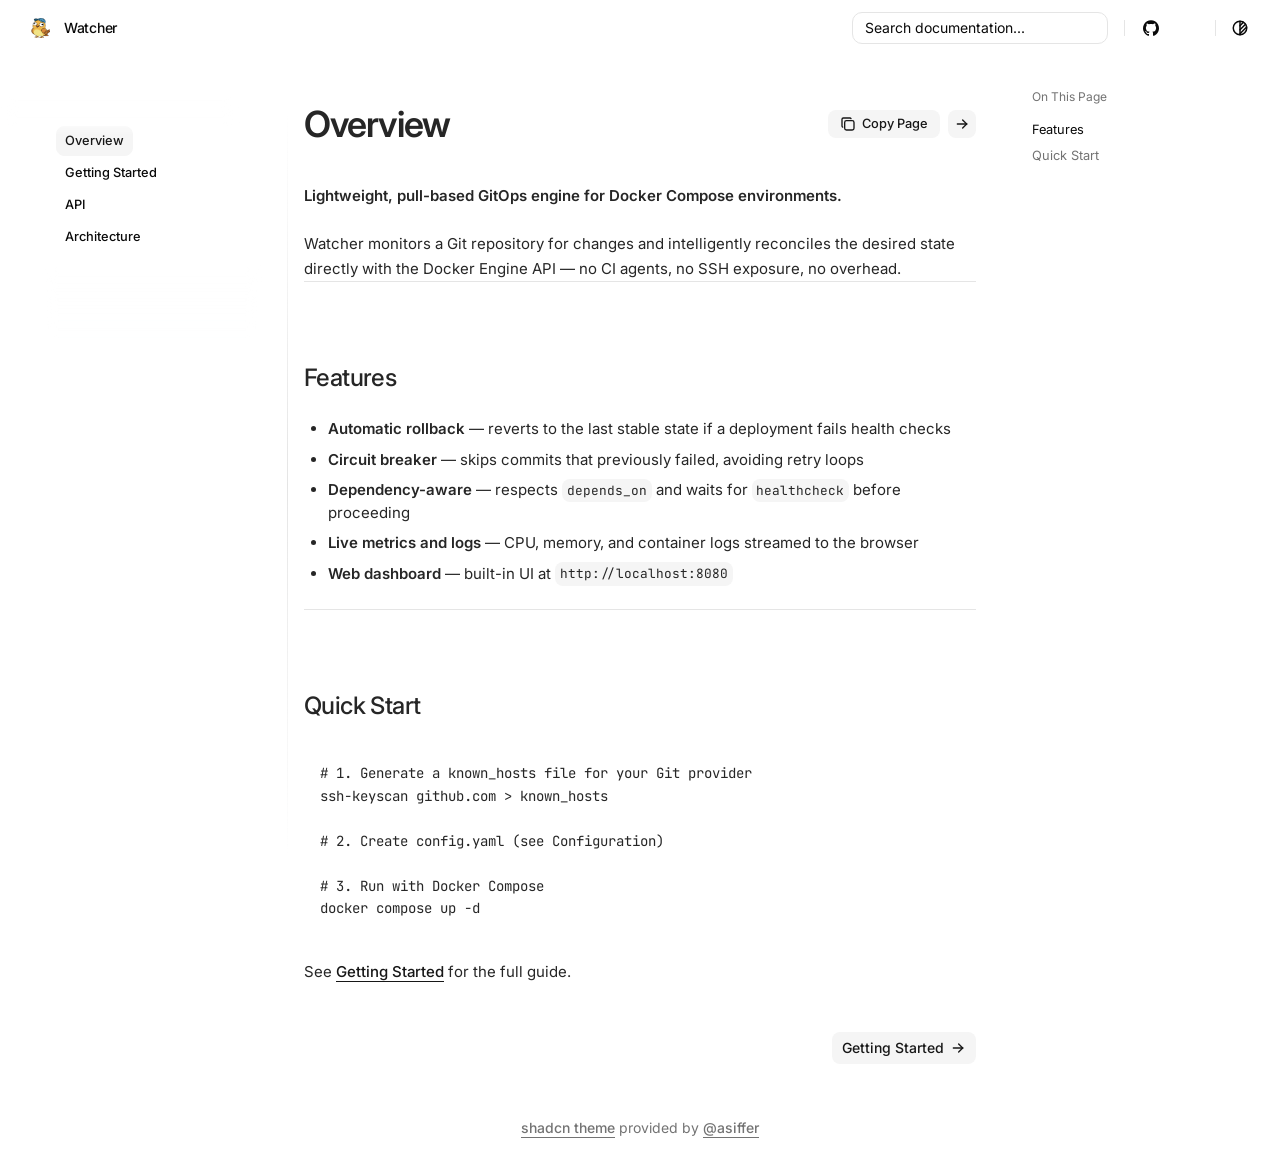
==== index.html @ 24e3c694 "Deployed fd1345d with MkDocs version: 1.6.1" ====
<!DOCTYPE html>
<html lang="en">

<head>
    <script>
        const base_url = "https://sithukyaw666.github.io/Watcher/"; /* for search plugin notably */
    </script>
    <script>
    const darkTheme = window.matchMedia("(prefers-color-scheme: dark)");
    darkTheme.onchange = (e) => {
        if (e.matches) {
            document.documentElement.classList.add("dark")
            localStorage.theme = 'dark';
        } else {
            document.documentElement.classList.remove("dark")
            localStorage.removeItem("theme")
        }
    };

    // On page load. Priotiry to lcaolStorage
    if (localStorage.theme === "dark") {
        document.documentElement.classList.add("dark")
    } else if (localStorage.theme === "light") {
        document.documentElement.classList.remove("dark")
    } else if (darkTheme.matches) {
        document.documentElement.classList.add("dark")
    } else {
        document.documentElement.classList.remove("dark")
    }

    // set the layout based on localStorage
    document.documentElement.classList.add(localStorage.getItem("html-layout") || "layout-fixed");
</script>


    <meta charset="UTF-8">
    <meta name="viewport" content="width=device-width, initial-scale=1">

    


<title>Overview</title>









<link rel="canonical" href="https://sithukyaw666.github.io/Watcher/">


<!-- Open Graph (Facebook, LinkedIn) -->

<meta property="og:title" content="Overview">





<meta property="og:url" content="https://sithukyaw666.github.io/Watcher/">






<!-- Twitter Card -->

<meta name="twitter:title" content="Overview">






<!-- JSON-LD Structured Data -->



    <link rel="icon" href="assets/watcher-logo.png">

    <link href="css/base.css" rel="stylesheet">
    <link href="css/geist.css" rel="stylesheet">

    
    <link href="stylesheets/theme.css" rel="stylesheet">

    

    <script src="js/callbacks.js"></script>

    

    

    

    
    <script>
    document.addEventListener("DOMContentLoaded", function () {
        document.querySelectorAll("a.headerlink").forEach(function (link) {
            link.addEventListener("click", function (e) {
                e.preventDefault();

                // Build the full URL with the anchor fragment
                const url = window.location.origin + window.location.pathname + this.getAttribute("href");

                navigator.clipboard.writeText(url).then(function () {
                    // Optional: brief visual feedback
                });
            });
        });
    });
</script>
    

</head>

<body
    class="text-foreground group/body overscroll-none font-sans antialiased [--footer-height:calc(var(--spacing)*14)] [--header-height:calc(var(--spacing)*14)] xl:[--footer-height:calc(var(--spacing)*24)] theme-default">
    <div id="inner-body" class="bg-background relative z-10 flex min-h-svh flex-col">
        <header class="bg-background sticky top-0 z-50 w-full" view-transition-name="header">
    <div class="container-wrapper 3xl:fixed:px-0 px-6">
        <div class="3xl:fixed:container flex h-(--header-height) items-center gap-2 **:data-[slot=separator]:!h-4">
            <button id="menu-button" data-slot="popover-trigger" onclick="onMobileMenuButtonClick(event)"
                class="group whitespace-nowrap rounded-md text-sm font-medium transition-all disabled:pointer-events-none disabled:opacity-50 [&amp;_svg]:pointer-events-none [&amp;_svg:not([class*='size-'])]:size-4 shrink-0 [&amp;_svg]:shrink-0 outline-none focus-visible:border-ring focus-visible:ring-ring/50 aria-invalid:ring-destructive/20 dark:aria-invalid:ring-destructive/40 aria-invalid:border-destructive hover:text-accent-foreground px-4 py-2 has-[&gt;svg]:px-3 extend-touch-target h-8 touch-manipulation items-center justify-start gap-2.5 !p-0 hover:bg-transparent focus-visible:bg-transparent focus-visible:ring-0 active:bg-transparent dark:hover:bg-transparent flex lg:hidden"
                type="button" aria-haspopup="dialog" aria-expanded="false" aria-controls="radix-«Rmplb»"
                data-state="closed">
                <div class="relative flex h-8 w-4 items-center justify-center">
                    <div class="relative size-4">
                        <!-- 16px x 16px -->
                        <svg xmlns="http://www.w3.org/2000/svg" viewBox="0 0 16 16" fill="none" stroke="currentColor"
                            stroke-width="2" stroke-linecap="round" stroke-linejoin="round">
                            <line x1="0" x2="16" y1="5" y2="5"
                                class="group-data-[state=open]:translate-y-[2.25px] group-data-[state=open]:-translate-x-[2.25px] group-data-[state=open]:rotate-45 transition-all duration-300 origin-center" />
                            <line x1="0" x2="16" y1="11" y2="11"
                                class="group-data-[state=open]:-translate-y-[2.25px] group-data-[state=open]:-translate-x-[2.25px] group-data-[state=open]:-rotate-45 transition-all duration-300 origin-center" />
                        </svg>
                    </div>

                    <span class="sr-only">Toggle Menu</span>
                </div>
                <span class="flex h-8 items-center text-lg leading-none font-medium">Menu</span>
            </button>
            <a data-slot="button"
                class="items-center justify-center gap-2 whitespace-nowrap rounded-md text-sm font-medium transition-all disabled:pointer-events-none disabled:opacity-50 [&_svg]:pointer-events-none [&_svg:not([class*='size-'])]:size-5 shrink-0 [&_svg]:shrink-0 outline-none focus-visible:border-ring focus-visible:ring-ring/50 focus-visible:ring-[3px] aria-invalid:ring-destructive/20 dark:aria-invalid:ring-destructive/40 aria-invalid:border-destructive hover:bg-accent hover:text-accent-foreground dark:hover:bg-accent/50 hidden h-8 lg:flex"
                href="https://sithukyaw666.github.io/Watcher/">
                <span class="size-8 flex flex-row justify-center items-center">
                    

<img class="size-5" src="assets/watcher-logo.png" alt="icon">


                </span>

                
                <h1 class="pr-2">Watcher</h1>
                
            </a>
            
            <nav class="items-center gap-0.5 hidden lg:flex">
    
</nav>
            
            <div class="ml-auto flex items-center gap-2 md:flex-1 md:justify-end">
                <div class="hidden w-full flex-1 md:flex md:w-auto md:flex-none">
                    <div class="hidden w-full flex-1 md:flex md:w-auto md:flex-none">
    <button onclick="onSearchBarClick(event)" data-slot="dialog-trigger" data-variant="outline" data-size="default" class="inline-flex shrink-0 items-center gap-2 text-sm whitespace-nowrap transition-all outline-none focus-visible:border-ring focus-visible:ring-[3px] focus-visible:ring-ring/50 disabled:pointer-events-none disabled:opacity-50 aria-invalid:border-destructive aria-invalid:ring-destructive/20 dark:aria-invalid:ring-destructive/40 [&amp;_svg]:pointer-events-none [&amp;_svg]:shrink-0 [&amp;_svg:not([class*='size-'])]:size-4 border bg-background hover:text-accent-foreground dark:border-input dark:hover:bg-input/50 px-4 py-2 has-[&gt;svg]:px-3 relative h-8 w-full justify-start rounded-lg pl-3 font-normal text-foreground shadow-none hover:bg-muted/50 sm:pr-12 md:w-48 lg:w-56 xl:w-64 dark:bg-card" type="button" aria-haspopup="dialog" aria-expanded="false" aria-controls="radix-_r_1_" data-state="closed">
        <span class="hidden lg:inline-flex">Search documentation...</span>
        <span class="inline-flex lg:hidden">Search...</span>
    </button>
</div>
<dialog id="search-dialog" onclick="onSearchDialogClick(event)"
    class="fixed top-1/2 left-1/2 -translate-x-1/2 -translate-y-1/2 bg-background rounded-lg shadow-lg border overflow-hidden p-0">
    <div class="w-lg gap-4">
        <div class="flex h-full w-full flex-col overflow-hidden rounded-md bg-popover text-popover-foreground">
            <div data-slot="command-input-wrapper" class="flex h-9 items-center gap-2 border-b px-3"><svg
                    xmlns="http://www.w3.org/2000/svg" width="24" height="24" viewBox="0 0 24 24" fill="none"
                    stroke="currentColor" stroke-width="2" stroke-linecap="round" stroke-linejoin="round"
                    class="lucide lucide-search size-4 shrink-0 opacity-50">
                    <circle cx="11" cy="11" r="8"></circle>
                    <path d="m21 21-4.3-4.3"></path>
                </svg>
                <input data-slot="command-input"
                    class="placeholder:text-muted-foreground flex h-10 w-full rounded-md bg-transparent py-3 text-sm outline-hidden disabled:cursor-not-allowed disabled:opacity-50"
                    placeholder="Search documentation..." cmdk-input="" autocomplete="off" autocorrect="off"
                    spellcheck="false" aria-autocomplete="list" role="combobox" aria-expanded="true"
                    aria-controls="radix-«r1t6»" aria-labelledby="radix-«r1t7»" id="radix-«r1t8»" type="text" value=""
                    aria-activedescendant="radix-«r1th»" oninput="onInputHandler(event)">
            </div>
        </div>
        <div id="mkdocs-search-results">
            <!-- search results go there -->
        </div>
    </div>
</dialog>
<script>
    document.removeEventListener("keydown", searchShortcutHandler);
    document.addEventListener("keydown", searchShortcutHandler);
</script>
                </div>
                
                <div data-orientation="vertical" role="none" data-slot="separator"
                    class="bg-border shrink-0 data-[orientation=horizontal]:h-px data-[orientation=horizontal]:w-full data-[orientation=vertical]:h-full data-[orientation=vertical]:w-px ml-2 hidden lg:block">
                </div>
                <a target="_blank" rel="noreferrer" data-slot="button"
                    class="inline-flex items-center justify-center whitespace-nowrap text-sm font-medium transition-all disabled:pointer-events-none disabled:opacity-50 [&amp;_svg]:pointer-events-none [&amp;_svg:not([class*='size-'])]:size-4 shrink-0 [&amp;_svg]:shrink-0 outline-none focus-visible:border-ring focus-visible:ring-ring/50 focus-visible:ring-[3px] aria-invalid:ring-destructive/20 dark:aria-invalid:ring-destructive/40 aria-invalid:border-destructive hover:bg-accent hover:text-accent-foreground dark:hover:bg-accent/50 rounded-md gap-1.5 px-3 has-[&gt;svg]:px-2.5 h-8 shadow-none"
                    href="https://github.com/Sithukyaw666/Watcher">
                    <svg viewBox="0 0 438.549 438.549">
                        <path fill="currentColor"
                            d="M409.132 114.573c-19.608-33.596-46.205-60.194-79.798-79.8-33.598-19.607-70.277-29.408-110.063-29.408-39.781 0-76.472 9.804-110.063 29.408-33.596 19.605-60.192 46.204-79.8 79.8C9.803 148.168 0 184.854 0 224.63c0 47.78 13.94 90.745 41.827 128.906 27.884 38.164 63.906 64.572 108.063 79.227 5.14.954 8.945.283 11.419-1.996 2.475-2.282 3.711-5.14 3.711-8.562 0-.571-.049-5.708-.144-15.417a2549.81 2549.81 0 01-.144-25.406l-6.567 1.136c-4.187.767-9.469 1.092-15.846 1-6.374-.089-12.991-.757-19.842-1.999-6.854-1.231-13.229-4.086-19.13-8.559-5.898-4.473-10.085-10.328-12.56-17.556l-2.855-6.57c-1.903-4.374-4.899-9.233-8.992-14.559-4.093-5.331-8.232-8.945-12.419-10.848l-1.999-1.431c-1.332-.951-2.568-2.098-3.711-3.429-1.142-1.331-1.997-2.663-2.568-3.997-.572-1.335-.098-2.43 1.427-3.289 1.525-.859 4.281-1.276 8.28-1.276l5.708.853c3.807.763 8.516 3.042 14.133 6.851 5.614 3.806 10.229 8.754 13.846 14.842 4.38 7.806 9.657 13.754 15.846 17.847 6.184 4.093 12.419 6.136 18.699 6.136 6.28 0 11.704-.476 16.274-1.423 4.565-.952 8.848-2.383 12.847-4.285 1.713-12.758 6.377-22.559 13.988-29.41-10.848-1.14-20.601-2.857-29.264-5.14-8.658-2.286-17.605-5.996-26.835-11.14-9.235-5.137-16.896-11.516-22.985-19.126-6.09-7.614-11.088-17.61-14.987-29.979-3.901-12.374-5.852-26.648-5.852-42.826 0-23.035 7.52-42.637 22.557-58.817-7.044-17.318-6.379-36.732 1.997-58.24 5.52-1.715 13.706-.428 24.554 3.853 10.85 4.283 18.794 7.952 23.84 10.994 5.046 3.041 9.089 5.618 12.135 7.708 17.705-4.947 35.976-7.421 54.818-7.421s37.117 2.474 54.823 7.421l10.849-6.849c7.419-4.57 16.18-8.758 26.262-12.565 10.088-3.805 17.802-4.853 23.134-3.138 8.562 21.509 9.325 40.922 2.279 58.24 15.036 16.18 22.559 35.787 22.559 58.817 0 16.178-1.958 30.497-5.853 42.966-3.9 12.471-8.941 22.457-15.125 29.979-6.191 7.521-13.901 13.85-23.131 18.986-9.232 5.14-18.182 8.85-26.84 11.136-8.662 2.286-18.415 4.004-29.263 5.146 9.894 8.562 14.842 22.077 14.842 40.539v60.237c0 3.422 1.19 6.279 3.572 8.562 2.379 2.279 6.136 2.95 11.276 1.995 44.163-14.653 80.185-41.062 108.068-79.226 27.88-38.161 41.825-81.126 41.825-128.906-.01-39.771-9.818-76.454-29.414-110.049z">
                        </path>
                    </svg>
                    
                    <span id="stargazers" class="text-muted-foreground w-8 text-xs tabular-nums" onload="test()">
                    </span>
                    
                </a>
                
                <div data-orientation="vertical" role="none" data-slot="separator"
                    class="bg-border shrink-0 data-[orientation=horizontal]:h-px data-[orientation=horizontal]:w-full data-[orientation=vertical]:h-full data-[orientation=vertical]:w-px 3xl:flex hidden">
                </div>
                <button data-slot="button"
                    class="items-center justify-center gap-2 whitespace-nowrap rounded-md text-sm font-medium transition-all disabled:pointer-events-none disabled:opacity-50 [&amp;_svg]:pointer-events-none [&amp;_svg:not([class*='size-'])]:size-4 shrink-0 [&amp;_svg]:shrink-0 outline-none focus-visible:border-ring focus-visible:ring-ring/50 focus-visible:ring-[3px] aria-invalid:ring-destructive/20 dark:aria-invalid:ring-destructive/40 aria-invalid:border-destructive hover:bg-accent hover:text-accent-foreground dark:hover:bg-accent/50 size-8 3xl:flex hidden"
                    title="Toggle layout" onclick="toggleLayout(event)">
                    <span class="sr-only">Toggle layout</span>
                    <svg xmlns="http://www.w3.org/2000/svg" width="24" height="24" viewBox="0 0 24 24" fill="none"
                        stroke="currentColor" stroke-width="2" stroke-linecap="round" stroke-linejoin="round"
                        class="lucide lucide-gallery-horizontal">
                        <path d="M2 3v18"></path>
                        <rect width="12" height="18" x="6" y="3" rx="2"></rect>
                        <path d="M22 3v18"></path>
                    </svg>
                </button>
                <div data-orientation="vertical" role="none" data-slot="separator"
                    class="bg-border shrink-0 data-[orientation=horizontal]:h-px data-[orientation=horizontal]:w-full data-[orientation=vertical]:h-full data-[orientation=vertical]:w-px">
                </div>
                <button data-slot="button"
                    class="inline-flex items-center justify-center gap-2 whitespace-nowrap rounded-md text-sm font-medium transition-all disabled:pointer-events-none disabled:opacity-50 [&amp;_svg]:pointer-events-none [&amp;_svg:not([class*='size-'])]:size-4 shrink-0 [&amp;_svg]:shrink-0 outline-none focus-visible:border-ring focus-visible:ring-ring/50 focus-visible:ring-[3px] aria-invalid:ring-destructive/20 dark:aria-invalid:ring-destructive/40 aria-invalid:border-destructive hover:bg-accent hover:text-accent-foreground dark:hover:bg-accent/50 group/toggle extend-touch-target size-8"
                    title="Toggle theme" onclick="onThemeSwitch(event)">
                    <svg xmlns="http://www.w3.org/2000/svg" width="24" height="24" viewBox="0 0 24 24" fill="none"
                        stroke="currentColor" stroke-width="2" stroke-linecap="round" stroke-linejoin="round"
                        class="size-4.5">
                        <path stroke="none" d="M0 0h24v24H0z" fill="none"></path>
                        <path d="M12 12m-9 0a9 9 0 1 0 18 0a9 9 0 1 0 -18 0"></path>
                        <path d="M12 3l0 18"></path>
                        <path d="M12 9l4.65 -4.65"></path>
                        <path d="M12 14.3l7.37 -7.37"></path>
                        <path d="M12 19.6l8.85 -8.85"></path>
                    </svg>
                    <span class="sr-only">Toggle theme</span>
                </button>
            </div>
        </div>
    </div>
</header>
        <main class="flex flex-1 flex-col">
            <div class="container-wrapper flex flex-1 flex-col px-2">
                <div data-slot="sidebar-wrapper"
                    style="--sidebar-width:calc(var(--spacing) * 72);--sidebar-width-icon:3rem;"
                    class="group/sidebar-wrapper has-data-[variant=inset]:bg-sidebar flex w-full 3xl:fixed:container 3xl:fixed:px-3 min-h-min flex-1 items-start px-0 [--sidebar-width:220px] [--top-spacing:0] lg:grid lg:grid-cols-[var(--sidebar-width)_minmax(0,1fr)] lg:[--sidebar-width:240px] lg:[--top-spacing:calc(var(--spacing)*4)]">
                    <div data-slot="sidebar"
                        class="w-(--sidebar-width) flex-col text-sidebar-foreground sticky top-[calc(var(--header-height)+0.6rem)] z-30 hidden h-[calc(100svh-10rem)] overscroll-none bg-transparent [--sidebar-menu-width:--spacing(56)] lg:flex">
                        <div class="h-9"></div>
                        <div
                            class="absolute top-8 z-10 h-8 w-(--sidebar-menu-width) shrink-0 bg-gradient-to-b from-background via-background/80 to-background/50 blur-xs">
                        </div>
                        <div
                            class="absolute top-12 right-2 bottom-0 hidden h-full w-px bg-gradient-to-b from-transparent via-border to-transparent lg:flex">
                        </div>
                        <div data-slot="sidebar-content" data-sidebar="content" view-transition-name="sidebar"
                            class="flex min-h-0 flex-1 flex-col gap-2 overflow-auto group-data-[collapsible=icon]:overflow-hidden mx-auto no-scrollbar w-(--sidebar-menu-width) overflow-x-hidden px-2">
                            














<div data-slot="sidebar-group" data-sidebar="group" class="relative flex w-full min-w-0 flex-col p-2 pt-6">
    <div data-slot="sidebar-group-content" data-sidebar="group-content" class="w-full text-sm">
        <ul data-slot="sidebar-menu" data-sidebar="menu" class="flex w-full min-w-0 flex-col gap-0.5">
            
            
            <li data-slot="sidebar-menu-item" data-sidebar="menu-item" class="group/menu-item relative">
    <a data-slot="sidebar-menu-button" data-active="true" data-sidebar="menu-button"
        data-size="default" href="/Watcher/"
        class="hpeer/menu-button flex items-center gap-2 rounded-md p-2 text-left ring-sidebar-ring outline-hidden transition-[width,height,padding] group-has-data-[sidebar=menu-action]/menu-item:pr-8 group-data-[collapsible=icon]:size-8! group-data-[collapsible=icon]:p-2! focus-visible:ring-2 active:bg-sidebar-accent active:text-sidebar-accent-foreground disabled:pointer-events-none disabled:opacity-50 aria-disabled:pointer-events-none aria-disabled:opacity-50 data-[active=true]:font-medium data-[active=true]:text-sidebar-accent-foreground data-[state=open]:hover:bg-sidebar-accent data-[state=open]:hover:text-sidebar-accent-foreground [&>span:last-child]:truncate [&>svg]:size-4 [&>svg]:shrink-0 hover:bg-sidebar-accent hover:text-sidebar-accent-foreground relative h-[30px] w-fit overflow-visible border border-transparent text-[0.8rem] font-medium after:absolute after:inset-x-0 after:-inset-y-1 after:z-0 after:rounded-md data-[active=true]:border-accent data-[active=true]:bg-accent 3xl:fixed:w-full 3xl:fixed:max-w-48">

        
        Overview
        

        

        

        
    </a>
</li>
            
            
            
            <li data-slot="sidebar-menu-item" data-sidebar="menu-item" class="group/menu-item relative">
    <a data-slot="sidebar-menu-button" data-active="false" data-sidebar="menu-button"
        data-size="default" href="/Watcher/getting-started/"
        class="hpeer/menu-button flex items-center gap-2 rounded-md p-2 text-left ring-sidebar-ring outline-hidden transition-[width,height,padding] group-has-data-[sidebar=menu-action]/menu-item:pr-8 group-data-[collapsible=icon]:size-8! group-data-[collapsible=icon]:p-2! focus-visible:ring-2 active:bg-sidebar-accent active:text-sidebar-accent-foreground disabled:pointer-events-none disabled:opacity-50 aria-disabled:pointer-events-none aria-disabled:opacity-50 data-[active=true]:font-medium data-[active=true]:text-sidebar-accent-foreground data-[state=open]:hover:bg-sidebar-accent data-[state=open]:hover:text-sidebar-accent-foreground [&>span:last-child]:truncate [&>svg]:size-4 [&>svg]:shrink-0 hover:bg-sidebar-accent hover:text-sidebar-accent-foreground relative h-[30px] w-fit overflow-visible border border-transparent text-[0.8rem] font-medium after:absolute after:inset-x-0 after:-inset-y-1 after:z-0 after:rounded-md data-[active=true]:border-accent data-[active=true]:bg-accent 3xl:fixed:w-full 3xl:fixed:max-w-48">

        
        Getting Started
        

        

        

        
    </a>
</li>
            
            
            
            <li data-slot="sidebar-menu-item" data-sidebar="menu-item" class="group/menu-item relative">
    <a data-slot="sidebar-menu-button" data-active="false" data-sidebar="menu-button"
        data-size="default" href="/Watcher/api/"
        class="hpeer/menu-button flex items-center gap-2 rounded-md p-2 text-left ring-sidebar-ring outline-hidden transition-[width,height,padding] group-has-data-[sidebar=menu-action]/menu-item:pr-8 group-data-[collapsible=icon]:size-8! group-data-[collapsible=icon]:p-2! focus-visible:ring-2 active:bg-sidebar-accent active:text-sidebar-accent-foreground disabled:pointer-events-none disabled:opacity-50 aria-disabled:pointer-events-none aria-disabled:opacity-50 data-[active=true]:font-medium data-[active=true]:text-sidebar-accent-foreground data-[state=open]:hover:bg-sidebar-accent data-[state=open]:hover:text-sidebar-accent-foreground [&>span:last-child]:truncate [&>svg]:size-4 [&>svg]:shrink-0 hover:bg-sidebar-accent hover:text-sidebar-accent-foreground relative h-[30px] w-fit overflow-visible border border-transparent text-[0.8rem] font-medium after:absolute after:inset-x-0 after:-inset-y-1 after:z-0 after:rounded-md data-[active=true]:border-accent data-[active=true]:bg-accent 3xl:fixed:w-full 3xl:fixed:max-w-48">

        
        API
        

        

        

        
    </a>
</li>
            
            
            
            <li data-slot="sidebar-menu-item" data-sidebar="menu-item" class="group/menu-item relative">
    <a data-slot="sidebar-menu-button" data-active="false" data-sidebar="menu-button"
        data-size="default" href="/Watcher/architecture/"
        class="hpeer/menu-button flex items-center gap-2 rounded-md p-2 text-left ring-sidebar-ring outline-hidden transition-[width,height,padding] group-has-data-[sidebar=menu-action]/menu-item:pr-8 group-data-[collapsible=icon]:size-8! group-data-[collapsible=icon]:p-2! focus-visible:ring-2 active:bg-sidebar-accent active:text-sidebar-accent-foreground disabled:pointer-events-none disabled:opacity-50 aria-disabled:pointer-events-none aria-disabled:opacity-50 data-[active=true]:font-medium data-[active=true]:text-sidebar-accent-foreground data-[state=open]:hover:bg-sidebar-accent data-[state=open]:hover:text-sidebar-accent-foreground [&>span:last-child]:truncate [&>svg]:size-4 [&>svg]:shrink-0 hover:bg-sidebar-accent hover:text-sidebar-accent-foreground relative h-[30px] w-fit overflow-visible border border-transparent text-[0.8rem] font-medium after:absolute after:inset-x-0 after:-inset-y-1 after:z-0 after:rounded-md data-[active=true]:border-accent data-[active=true]:bg-accent 3xl:fixed:w-full 3xl:fixed:max-w-48">

        
        Architecture
        

        

        

        
    </a>
</li>
            
            
        </ul>
    </div>
</div>






<div class="sticky -bottom-1 z-10 h-16 shrink-0 bg-gradient-to-t from-background via-background/80 to-background/50 blur-xs"></div>
                        </div>
                    </div>
                    <div class="h-full w-full">
                        <div data-slot="docs" class="flex items-stretch text-[1.05rem] sm:text-[15px] xl:w-full">
                            <div class="flex min-w-0 flex-1 flex-col">
                                <div class="h-(--top-spacing) shrink-0"></div>
                                <article class="w-full" view-transition-name="page">
  <div class="flex flex-col gap-2">
    <div class="flex flex-col gap-2">
      <div id="page-header" class="flex items-start justify-between">
        <h1 class="scroll-m-20 text-4xl font-semibold tracking-tight sm:text-3xl xl:text-4xl">
          Overview
        </h1>

        <div class="flex items-center gap-2 pt-1.5">
          
<button onclick="fetch(`https://sithukyaw666.github.io/Watcher/index.md`).then((r) => r.blob()).then((blob) => navigator.clipboard.write([new ClipboardItem({ 'text/plain': blob })]))" 
        data-slot="button" 
        class="cursor-pointer inline-flex items-center justify-center whitespace-nowrap text-sm font-medium transition-all disabled:pointer-events-none disabled:opacity-50 [&_svg]:pointer-events-none [&_svg:not([class*='size-'])]:size-4 shrink-0 [&_svg]:shrink-0 outline-none focus-visible:border-ring focus-visible:ring-ring/50 focus-visible:ring-[3px] aria-invalid:ring-destructive/20 dark:aria-invalid:ring-destructive/40 aria-invalid:border-destructive bg-secondary text-secondary-foreground hover:bg-secondary/80 rounded-md gap-1.5 px-3 has-[&>svg]:px-2.5 h-8 shadow-none md:h-7 md:text-[0.8rem]">
<svg xmlns="http://www.w3.org/2000/svg" width="24" height="24" viewBox="0 0 24 24" fill="none" stroke="currentColor" stroke-width="2" stroke-linecap="round" stroke-linejoin="round" class="tabler-icon tabler-icon-copy ">
    <path d="M7 7m0 2.667a2.667 2.667 0 0 1 2.667 -2.667h8.666a2.667 2.667 0 0 1 2.667 2.667v8.666a2.667 2.667 0 0 1 -2.667 2.667h-8.666a2.667 2.667 0 0 1 -2.667 -2.667z"></path><path d="M4.012 16.737a2.005 2.005 0 0 1 -1.012 -1.737v-10c0 -1.1 .9 -2 2 -2h10c.75 0 1.158 .385 1.5 1"></path>
</svg>
<span class="max-md:hidden">Copy Page</span>
</button>
          
          
          <a data-slot="button" id="next-button"
            class="inline-flex items-center justify-center gap-2 whitespace-nowrap rounded-md text-sm font-medium transition-all disabled:pointer-events-none disabled:opacity-50 [&amp;_svg]:pointer-events-none [&amp;_svg:not([class*='size-'])]:size-4 shrink-0 [&amp;_svg]:shrink-0 outline-none focus-visible:border-ring focus-visible:ring-ring/50 focus-visible:ring-[3px] aria-invalid:ring-destructive/20 dark:aria-invalid:ring-destructive/40 aria-invalid:border-destructive bg-secondary text-secondary-foreground hover:bg-secondary/80 extend-touch-target size-8 shadow-none md:size-7"
            href="/Watcher/getting-started/">
            <span class="sr-only">Next</span>
            <svg xmlns="http://www.w3.org/2000/svg" width="24" height="24" viewBox="0 0 24 24" fill="none"
              stroke="currentColor" stroke-width="2" stroke-linecap="round" stroke-linejoin="round"
              class="tabler-icon tabler-icon-arrow-right">
              <path d="M5 12l14 0"></path>
              <path d="M13 18l6 -6"></path>
              <path d="M13 6l6 6"></path>
            </svg>
          </a>
          
        </div>
      </div>
      
    </div>
    <div class="flex justify-end items-center">
       
    </div>
  </div>
  <div class="typography w-full flex-1 *:data-[slot=alert]:first:mt-0">
    <p><strong>Lightweight, pull-based GitOps engine for Docker Compose environments.</strong></p>
<p>Watcher monitors a Git repository for changes and intelligently reconciles the desired state directly with the Docker Engine API — no CI agents, no SSH exposure, no overhead.</p>
<hr />
<h2 id="features">Features<a class="headerlink" href="#features" title="Permanent link">&para;</a></h2>
<ul>
<li><strong>Automatic rollback</strong> — reverts to the last stable state if a deployment fails health checks</li>
<li><strong>Circuit breaker</strong> — skips commits that previously failed, avoiding retry loops</li>
<li><strong>Dependency-aware</strong> — respects <code>depends_on</code> and waits for <code>healthcheck</code> before proceeding</li>
<li><strong>Live metrics and logs</strong> — CPU, memory, and container logs streamed to the browser</li>
<li><strong>Web dashboard</strong> — built-in UI at <code>http://localhost:8080</code></li>
</ul>
<hr />
<h2 id="quick-start">Quick Start<a class="headerlink" href="#quick-start" title="Permanent link">&para;</a></h2>
<pre class="highlight"><code class="language-bash"># 1. Generate a known_hosts file for your Git provider
ssh-keyscan github.com &gt; known_hosts

# 2. Create config.yaml (see Configuration)

# 3. Run with Docker Compose
docker compose up -d</code></pre>
<p>See <a href="getting-started/">Getting Started</a> for the full guide.</p>
  </div>
  
  <script>
    document.querySelectorAll('article h2, article h3').forEach((header) => {
      toc.observer.observe(header);
    });
  </script>
</article>
                                <div class="mx-auto flex flex-wrap h-16 w-full max-w-2xl items-center gap-2 px-4 md:px-0">
    
    
    <a data-slot="button"
        class="inline-flex items-center justify-center whitespace-nowrap text-sm font-medium transition-all disabled:pointer-events-none disabled:opacity-50 [&amp;_svg]:pointer-events-none [&amp;_svg:not([class*='size-'])]:size-4 shrink-0 [&amp;_svg]:shrink-0 outline-none focus-visible:border-ring focus-visible:ring-ring/50 focus-visible:ring-[3px] aria-invalid:ring-destructive/20 dark:aria-invalid:ring-destructive/40 aria-invalid:border-destructive bg-secondary text-secondary-foreground hover:bg-secondary/80 h-8 rounded-md gap-1.5 px-3 has-[&gt;svg]:px-2.5 ml-auto shadow-none"
        href="/Watcher/getting-started/">
        <span class="max-[500px]:hidden">Getting Started</span>
        <svg xmlns="http://www.w3.org/2000/svg" width="24" height="24" viewBox="0 0 24 24" fill="none"
            stroke="currentColor" stroke-width="2" stroke-linecap="round" stroke-linejoin="round"
            class="tabler-icon tabler-icon-arrow-right ">
            <path d="M5 12l14 0"></path>
            <path d="M13 18l6 -6"></path>
            <path d="M13 6l6 6"></path>
        </svg>
    </a>
    
</div>
                                <dialog id="bottom-sidebar" onclick="onBottomSidebarDialogClick(event)" class="bg-transparent"
    style="position: fixed; left: 0px; top: 0px; transform: translate(0px, 58px); min-width: max-content; --radix-popper-transform-origin: 0% 0px; will-change: transform; z-index: 50; --radix-popper-available-width: 504px; --radix-popper-available-height: 857px; --radix-popper-anchor-width: 72.94999694824219px; --radix-popper-anchor-height: 32px;">
    <div data-side="bottom" data-align="start" data-state="open" role="dialog" data-slot="popover-content"
        class="text-popover-foreground data-[state=open]:animate-in data-[state=closed]:animate-out data-[state=closed]:fade-out-0 data-[state=open]:fade-in-0 data-[state=closed]:zoom-out-95 data-[state=open]:zoom-in-95 data-[side=bottom]:slide-in-from-top-2 data-[side=left]:slide-in-from-right-2 data-[side=right]:slide-in-from-left-2 data-[side=top]:slide-in-from-bottom-2 z-50 origin-(--radix-popover-content-transform-origin) border outline-hidden bg-background/90 no-scrollbar h-(--radix-popper-available-height) w-(--radix-popper-available-width) overflow-y-auto rounded-none border-none p-0 shadow-none backdrop-blur duration-100"
        style="--radix-popover-content-transform-origin: var(--radix-popper-transform-origin); --radix-popover-content-available-width: var(--radix-popper-available-width); --radix-popover-content-available-height: var(--radix-popper-available-height); --radix-popover-trigger-width: var(--radix-popper-anchor-width); --radix-popover-trigger-height: var(--radix-popper-anchor-height);"
        tabindex="-1">
        <div class="flex flex-col gap-12 overflow-auto px-6 py-6">
            
            
            

            
            <div class="flex flex-col gap-4">
                <div class="text-muted-foreground text-sm font-medium">Menu</div>
                <div class="flex flex-col gap-3">
                    
                    <a class="text-2xl font-medium" href=".">
                        
                        Overview
                        
                    </a>
                    
                    <a class="text-2xl font-medium" href="getting-started/">
                        
                        Getting Started
                        
                    </a>
                    
                    <a class="text-2xl font-medium" href="api/">
                        
                        API
                        
                    </a>
                    
                    <a class="text-2xl font-medium" href="architecture/">
                        
                        Architecture
                        
                    </a>
                    
                </div>
            </div>
            

            
            

        </div>
    </div>
</dialog>
                            </div>
                            <div
                                class="sticky top-[calc(var(--header-height)+1px)] ml-auto hidden h-[calc(100svh-var(--header-height)-var(--footer-height))] w-72 flex-col gap-4 overflow-hidden overscroll-none pb-8 xl:flex">
                                <div class="h-(--top-spacing) shrink-0"></div>
                                <div id="toc" view-transition-name="toc" class="no-scrollbar overflow-y-auto px-8">
    <div class="flex flex-col gap-2 p-4 pt-0 text-sm">
        <p class="text-muted-foreground bg-background sticky top-0 h-6 text-xs">On This Page</p>
        
        
        
        
        <a href="#features"
            class="text-muted-foreground hover:text-foreground data-[active=true]:text-foreground text-[0.8rem] no-underline transition-colors data-[depth=3]:pl-4 data-[depth=4]:pl-6"
            data-active="false" data-depth="2" onClick="deferSetActiveTocLink('#features');">
            Features
        </a>
        

        
        <a href="#quick-start"
            class="text-muted-foreground hover:text-foreground data-[active=true]:text-foreground text-[0.8rem] no-underline transition-colors data-[depth=3]:pl-4 data-[depth=4]:pl-6"
            data-active="false" data-depth="2" onClick="deferSetActiveTocLink('#quick-start');">
            Quick Start
        </a>
        

        
        
        
        

    </div>
    <div class="h-12"></div>

</div>
                            </div>
                        </div>
                    </div>
                </div>
            </div>
        </main>
        <footer view-transition-name="footer"
    class="group-has-[.section-soft]/body:bg-surface/40 3xl:fixed:bg-transparent dark:bg-transparent">
    <div class="container-wrapper px-4 xl:px-6">
        <div class="flex h-(--footer-height) items-center justify-between">
            <div class="text-muted-foreground w-full text-center text-xs leading-loose sm:text-sm">
                
                <a href="https://github.com/asiffer/mkdocs-shadcn">shadcn theme</a> provided by
                <a href="https://github.com/asiffer">@asiffer</a>
            </div>
        </div>
    </div>
</footer>
    </div>
     

<script src="search/main.js"></script>


    

    <script src="js/copy-button.js"></script>
    <script>updatePygmentsStylesheet();</script>
    
    <script>fetchStargazers("https://github.com/Sithukyaw666/Watcher");</script>
    
    
    
    <script type="speculationrules">
{
  "prerender": [
    {
      "where": {
          "selector_matches": ["#next-button", "#previous-button"]
      }
    }
  ]
}
</script>
</body>

</html>
---- css/geist.css ----
@font-face {
  font-family: "Geist";
  src: url("../fonts/Geist.woff2") format("woff2");
  font-weight: 100 900;
  font-display: swap;
}

@font-face {
  font-family: "Geist Mono";
  src: url("../fonts/GeistMono.woff2") format("woff2");
  font-weight: 100 900;
  font-display: swap;
}

@font-face {
  font-family: "Inter";
  font-style: normal;
  src: url("../fonts/Inter.woff2") format("woff2");
  font-weight: 100 900;
  font-display: swap;
}

@font-face {
  font-family: "Inter";
  font-style: italic;
  src: url("../fonts/Inter-Italic.woff2") format("woff2");
  font-weight: 100 900;
  font-display: swap;
}
---- stylesheets/theme.css ----
@import url("https://fonts.googleapis.com/css2?family=Inter:wght@400;500;600;700&family=JetBrains+Mono:wght@400;500&display=swap");

:root {
  --font-sans: "Inter", ui-sans-serif, system-ui, sans-serif;
  --font-mono: "JetBrains Mono", ui-monospace, monospace;
}

body { font-family: var(--font-sans); }
pre, code { font-family: var(--font-mono); }
h1, h2, h3, h4 { letter-spacing: -0.02em; }
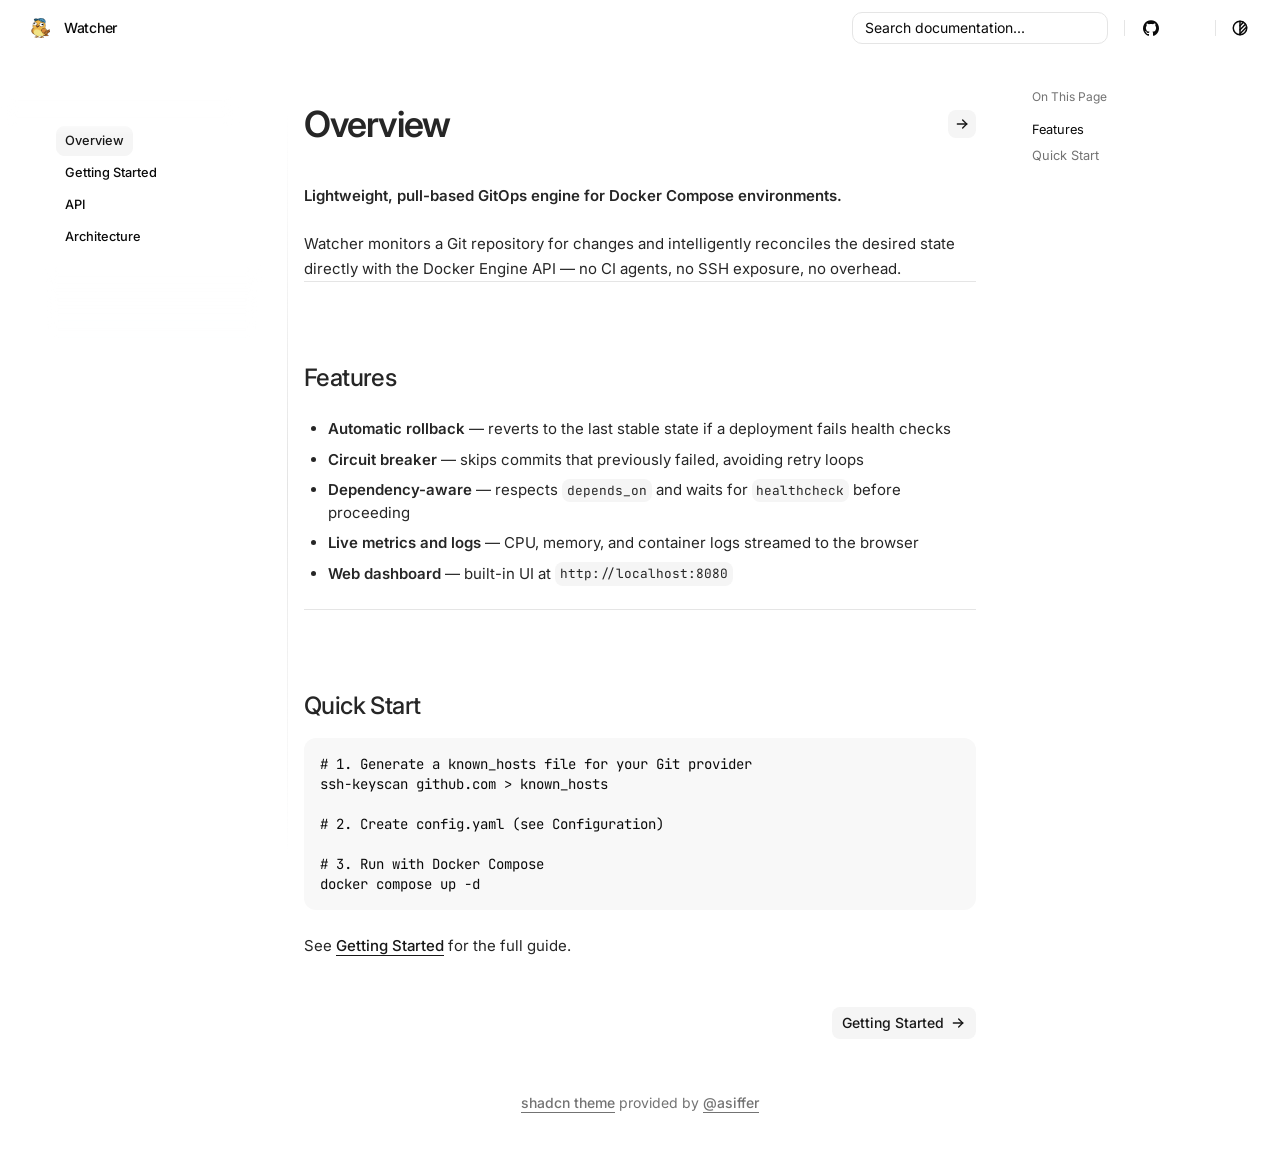
==== commit 0ba3c236: "Deployed 6ce02b7 with MkDocs version: 1.6.1" ====
--- a/index.html
+++ b/index.html
@@ -3,7 +3,7 @@
 
 <head>
     <script>
-        const base_url = "https://sithukyaw666.github.io/Watcher/"; /* for search plugin notably */
+        const base_url = "https://watcher.sithukyaw.me/"; /* for search plugin notably */
     </script>
     <script>
     const darkTheme = window.matchMedia("(prefers-color-scheme: dark)");
@@ -49,7 +49,7 @@
 
 
 
-<link rel="canonical" href="https://sithukyaw666.github.io/Watcher/">
+<link rel="canonical" href="https://watcher.sithukyaw.me/">
 
 
 <!-- Open Graph (Facebook, LinkedIn) -->
@@ -60,7 +60,7 @@
 
 
 
-<meta property="og:url" content="https://sithukyaw666.github.io/Watcher/">
+<meta property="og:url" content="https://watcher.sithukyaw.me/">
 
 
 
@@ -84,6 +84,16 @@
 
     <link href="css/base.css" rel="stylesheet">
     <link href="css/geist.css" rel="stylesheet">
+
+    
+    
+
+<link id="pygments-light" rel="stylesheet"
+    href="css/pygments/shadcn-light.css">
+<link id="pygments-dark" rel="stylesheet"
+    href="css/pygments/github-dark.css"
+    media="(prefers-color-scheme: dark)">
+
 
     
     <link href="stylesheets/theme.css" rel="stylesheet">
@@ -147,7 +157,7 @@
             </button>
             <a data-slot="button"
                 class="items-center justify-center gap-2 whitespace-nowrap rounded-md text-sm font-medium transition-all disabled:pointer-events-none disabled:opacity-50 [&_svg]:pointer-events-none [&_svg:not([class*='size-'])]:size-5 shrink-0 [&_svg]:shrink-0 outline-none focus-visible:border-ring focus-visible:ring-ring/50 focus-visible:ring-[3px] aria-invalid:ring-destructive/20 dark:aria-invalid:ring-destructive/40 aria-invalid:border-destructive hover:bg-accent hover:text-accent-foreground dark:hover:bg-accent/50 hidden h-8 lg:flex"
-                href="https://sithukyaw666.github.io/Watcher/">
+                href="https://watcher.sithukyaw.me/">
                 <span class="size-8 flex flex-row justify-center items-center">
                     
 
@@ -295,7 +305,7 @@
             
             <li data-slot="sidebar-menu-item" data-sidebar="menu-item" class="group/menu-item relative">
     <a data-slot="sidebar-menu-button" data-active="true" data-sidebar="menu-button"
-        data-size="default" href="/Watcher/"
+        data-size="default" href="/"
         class="hpeer/menu-button flex items-center gap-2 rounded-md p-2 text-left ring-sidebar-ring outline-hidden transition-[width,height,padding] group-has-data-[sidebar=menu-action]/menu-item:pr-8 group-data-[collapsible=icon]:size-8! group-data-[collapsible=icon]:p-2! focus-visible:ring-2 active:bg-sidebar-accent active:text-sidebar-accent-foreground disabled:pointer-events-none disabled:opacity-50 aria-disabled:pointer-events-none aria-disabled:opacity-50 data-[active=true]:font-medium data-[active=true]:text-sidebar-accent-foreground data-[state=open]:hover:bg-sidebar-accent data-[state=open]:hover:text-sidebar-accent-foreground [&>span:last-child]:truncate [&>svg]:size-4 [&>svg]:shrink-0 hover:bg-sidebar-accent hover:text-sidebar-accent-foreground relative h-[30px] w-fit overflow-visible border border-transparent text-[0.8rem] font-medium after:absolute after:inset-x-0 after:-inset-y-1 after:z-0 after:rounded-md data-[active=true]:border-accent data-[active=true]:bg-accent 3xl:fixed:w-full 3xl:fixed:max-w-48">
 
         
@@ -314,7 +324,7 @@
             
             <li data-slot="sidebar-menu-item" data-sidebar="menu-item" class="group/menu-item relative">
     <a data-slot="sidebar-menu-button" data-active="false" data-sidebar="menu-button"
-        data-size="default" href="/Watcher/getting-started/"
+        data-size="default" href="/getting-started/"
         class="hpeer/menu-button flex items-center gap-2 rounded-md p-2 text-left ring-sidebar-ring outline-hidden transition-[width,height,padding] group-has-data-[sidebar=menu-action]/menu-item:pr-8 group-data-[collapsible=icon]:size-8! group-data-[collapsible=icon]:p-2! focus-visible:ring-2 active:bg-sidebar-accent active:text-sidebar-accent-foreground disabled:pointer-events-none disabled:opacity-50 aria-disabled:pointer-events-none aria-disabled:opacity-50 data-[active=true]:font-medium data-[active=true]:text-sidebar-accent-foreground data-[state=open]:hover:bg-sidebar-accent data-[state=open]:hover:text-sidebar-accent-foreground [&>span:last-child]:truncate [&>svg]:size-4 [&>svg]:shrink-0 hover:bg-sidebar-accent hover:text-sidebar-accent-foreground relative h-[30px] w-fit overflow-visible border border-transparent text-[0.8rem] font-medium after:absolute after:inset-x-0 after:-inset-y-1 after:z-0 after:rounded-md data-[active=true]:border-accent data-[active=true]:bg-accent 3xl:fixed:w-full 3xl:fixed:max-w-48">
 
         
@@ -333,7 +343,7 @@
             
             <li data-slot="sidebar-menu-item" data-sidebar="menu-item" class="group/menu-item relative">
     <a data-slot="sidebar-menu-button" data-active="false" data-sidebar="menu-button"
-        data-size="default" href="/Watcher/api/"
+        data-size="default" href="/api/"
         class="hpeer/menu-button flex items-center gap-2 rounded-md p-2 text-left ring-sidebar-ring outline-hidden transition-[width,height,padding] group-has-data-[sidebar=menu-action]/menu-item:pr-8 group-data-[collapsible=icon]:size-8! group-data-[collapsible=icon]:p-2! focus-visible:ring-2 active:bg-sidebar-accent active:text-sidebar-accent-foreground disabled:pointer-events-none disabled:opacity-50 aria-disabled:pointer-events-none aria-disabled:opacity-50 data-[active=true]:font-medium data-[active=true]:text-sidebar-accent-foreground data-[state=open]:hover:bg-sidebar-accent data-[state=open]:hover:text-sidebar-accent-foreground [&>span:last-child]:truncate [&>svg]:size-4 [&>svg]:shrink-0 hover:bg-sidebar-accent hover:text-sidebar-accent-foreground relative h-[30px] w-fit overflow-visible border border-transparent text-[0.8rem] font-medium after:absolute after:inset-x-0 after:-inset-y-1 after:z-0 after:rounded-md data-[active=true]:border-accent data-[active=true]:bg-accent 3xl:fixed:w-full 3xl:fixed:max-w-48">
 
         
@@ -352,7 +362,7 @@
             
             <li data-slot="sidebar-menu-item" data-sidebar="menu-item" class="group/menu-item relative">
     <a data-slot="sidebar-menu-button" data-active="false" data-sidebar="menu-button"
-        data-size="default" href="/Watcher/architecture/"
+        data-size="default" href="/architecture/"
         class="hpeer/menu-button flex items-center gap-2 rounded-md p-2 text-left ring-sidebar-ring outline-hidden transition-[width,height,padding] group-has-data-[sidebar=menu-action]/menu-item:pr-8 group-data-[collapsible=icon]:size-8! group-data-[collapsible=icon]:p-2! focus-visible:ring-2 active:bg-sidebar-accent active:text-sidebar-accent-foreground disabled:pointer-events-none disabled:opacity-50 aria-disabled:pointer-events-none aria-disabled:opacity-50 data-[active=true]:font-medium data-[active=true]:text-sidebar-accent-foreground data-[state=open]:hover:bg-sidebar-accent data-[state=open]:hover:text-sidebar-accent-foreground [&>span:last-child]:truncate [&>svg]:size-4 [&>svg]:shrink-0 hover:bg-sidebar-accent hover:text-sidebar-accent-foreground relative h-[30px] w-fit overflow-visible border border-transparent text-[0.8rem] font-medium after:absolute after:inset-x-0 after:-inset-y-1 after:z-0 after:rounded-md data-[active=true]:border-accent data-[active=true]:bg-accent 3xl:fixed:w-full 3xl:fixed:max-w-48">
 
         
@@ -394,7 +404,7 @@
 
         <div class="flex items-center gap-2 pt-1.5">
           
-<button onclick="fetch(`https://sithukyaw666.github.io/Watcher/index.md`).then((r) => r.blob()).then((blob) => navigator.clipboard.write([new ClipboardItem({ 'text/plain': blob })]))" 
+<button onclick="fetch(`https://watcher.sithukyaw.me/index.md`).then((r) => r.blob()).then((blob) => navigator.clipboard.write([new ClipboardItem({ 'text/plain': blob })]))" 
         data-slot="button" 
         class="cursor-pointer inline-flex items-center justify-center whitespace-nowrap text-sm font-medium transition-all disabled:pointer-events-none disabled:opacity-50 [&_svg]:pointer-events-none [&_svg:not([class*='size-'])]:size-4 shrink-0 [&_svg]:shrink-0 outline-none focus-visible:border-ring focus-visible:ring-ring/50 focus-visible:ring-[3px] aria-invalid:ring-destructive/20 dark:aria-invalid:ring-destructive/40 aria-invalid:border-destructive bg-secondary text-secondary-foreground hover:bg-secondary/80 rounded-md gap-1.5 px-3 has-[&>svg]:px-2.5 h-8 shadow-none md:h-7 md:text-[0.8rem]">
 <svg xmlns="http://www.w3.org/2000/svg" width="24" height="24" viewBox="0 0 24 24" fill="none" stroke="currentColor" stroke-width="2" stroke-linecap="round" stroke-linejoin="round" class="tabler-icon tabler-icon-copy ">
@@ -406,7 +416,7 @@
           
           <a data-slot="button" id="next-button"
             class="inline-flex items-center justify-center gap-2 whitespace-nowrap rounded-md text-sm font-medium transition-all disabled:pointer-events-none disabled:opacity-50 [&amp;_svg]:pointer-events-none [&amp;_svg:not([class*='size-'])]:size-4 shrink-0 [&amp;_svg]:shrink-0 outline-none focus-visible:border-ring focus-visible:ring-ring/50 focus-visible:ring-[3px] aria-invalid:ring-destructive/20 dark:aria-invalid:ring-destructive/40 aria-invalid:border-destructive bg-secondary text-secondary-foreground hover:bg-secondary/80 extend-touch-target size-8 shadow-none md:size-7"
-            href="/Watcher/getting-started/">
+            href="/getting-started/">
             <span class="sr-only">Next</span>
             <svg xmlns="http://www.w3.org/2000/svg" width="24" height="24" viewBox="0 0 24 24" fill="none"
               stroke="currentColor" stroke-width="2" stroke-linecap="round" stroke-linejoin="round"
@@ -439,7 +449,7 @@
 </ul>
 <hr />
 <h2 id="quick-start">Quick Start<a class="headerlink" href="#quick-start" title="Permanent link">&para;</a></h2>
-<pre class="highlight"><code class="language-bash"># 1. Generate a known_hosts file for your Git provider
+<pre class="codehilite"><code class="language-bash"># 1. Generate a known_hosts file for your Git provider
 ssh-keyscan github.com &gt; known_hosts
 
 # 2. Create config.yaml (see Configuration)
@@ -460,7 +470,7 @@
     
     <a data-slot="button"
         class="inline-flex items-center justify-center whitespace-nowrap text-sm font-medium transition-all disabled:pointer-events-none disabled:opacity-50 [&amp;_svg]:pointer-events-none [&amp;_svg:not([class*='size-'])]:size-4 shrink-0 [&amp;_svg]:shrink-0 outline-none focus-visible:border-ring focus-visible:ring-ring/50 focus-visible:ring-[3px] aria-invalid:ring-destructive/20 dark:aria-invalid:ring-destructive/40 aria-invalid:border-destructive bg-secondary text-secondary-foreground hover:bg-secondary/80 h-8 rounded-md gap-1.5 px-3 has-[&gt;svg]:px-2.5 ml-auto shadow-none"
-        href="/Watcher/getting-started/">
+        href="/getting-started/">
         <span class="max-[500px]:hidden">Getting Started</span>
         <svg xmlns="http://www.w3.org/2000/svg" width="24" height="24" viewBox="0 0 24 24" fill="none"
             stroke="currentColor" stroke-width="2" stroke-linecap="round" stroke-linejoin="round"
--- a/css/pygments/shadcn-light.css
+++ b/css/pygments/shadcn-light.css
@@ -0,0 +1,244 @@
+pre {
+  line-height: 125%;
+}
+td.linenos .normal {
+  color: inherit;
+  background-color: transparent;
+  padding-left: 5px;
+  padding-right: 5px;
+}
+span.linenos {
+  color: inherit;
+  background-color: transparent;
+  padding-left: 5px;
+  padding-right: 5px;
+}
+td.linenos .special {
+  color: #000000;
+  background-color: #ffffc0;
+  padding-left: 5px;
+  padding-right: 5px;
+}
+span.linenos.special {
+  color: #000000;
+  background-color: #ffffc0;
+  padding-left: 5px;
+  padding-right: 5px;
+}
+.codehilite .hll {
+  background-color: var(--color-code-highlight);
+}
+.codehilite {
+  background: var(--color-code);
+  color: var(--color-code-foreground);
+}
+.codehilite .c {
+  color: #6e7781;
+} /* Comment */
+.codehilite .err {
+  color: #cf222e;
+} /* Error */
+.codehilite .k {
+  color: #cf222e;
+} /* Keyword */
+.codehilite .l {
+  color: #953800;
+} /* Literal */
+.codehilite .n {
+  color: #8250df;
+} /* Name */
+.codehilite .o {
+  color: #116329;
+} /* Operator */
+.codehilite .p {
+  color: #24292f;
+} /* Punctuation */
+.codehilite .ch {
+  color: #6e7781;
+} /* Comment.Hashbang */
+.codehilite .cm {
+  color: #6e7781;
+} /* Comment.Multiline */
+.codehilite .cp {
+  color: #6e7781;
+} /* Comment.Preproc */
+.codehilite .cpf {
+  color: #6e7781;
+} /* Comment.PreprocFile */
+.codehilite .c1 {
+  color: #6e7781;
+} /* Comment.Single */
+.codehilite .cs {
+  color: #6e7781;
+} /* Comment.Special */
+.codehilite .gd {
+  color: #0550ae;
+} /* Generic.Deleted */
+.codehilite .ge {
+  font-style: italic;
+} /* Generic.Emph */
+.codehilite .gr {
+  color: #cf222e;
+} /* Generic.Error */
+.codehilite .gh {
+  color: #0550ae;
+} /* Generic.Heading */
+.codehilite .gs {
+  font-weight: bold;
+} /* Generic.Strong */
+.codehilite .gu {
+  color: #0550ae;
+} /* Generic.Subheading */
+.codehilite .kc {
+  color: #0550ae;
+} /* Keyword.Constant */
+.codehilite .kd {
+  color: #cf222e;
+} /* Keyword.Declaration */
+.codehilite .kn {
+  color: #cf222e;
+} /* Keyword.Namespace */
+.codehilite .kp {
+  color: #cf222e;
+} /* Keyword.Pseudo */
+.codehilite .kr {
+  color: #cf222e;
+} /* Keyword.Reserved */
+.codehilite .kt {
+  color: #cf222e;
+} /* Keyword.Type */
+.codehilite .ld {
+  color: #953800;
+} /* Literal.Date */
+.codehilite .m {
+  color: #953800;
+} /* Literal.Number */
+.codehilite .s {
+  color: #0a3069;
+} /* Literal.String */
+.codehilite .na {
+  color: #0550ae;
+} /* Name.Attribute */
+.codehilite .nb {
+  color: #953800;
+} /* Name.Builtin */
+.codehilite .nc {
+  color: #0550ae;
+} /* Name.Class */
+.codehilite .no {
+  color: #0550ae;
+} /* Name.Constant */
+.codehilite .nd {
+  color: #0550ae;
+} /* Name.Decorator */
+.codehilite .ni {
+  color: #116329;
+} /* Name.Entity */
+.codehilite .ne {
+  color: #8250df;
+} /* Name.Exception */
+.codehilite .nf {
+  color: #0550ae;
+} /* Name.Function */
+.codehilite .nl {
+  color: #953800;
+} /* Name.Label */
+.codehilite .nn {
+  color: #24292f;
+} /* Name.Namespace */
+.codehilite .nx {
+  color: #1f2328;
+} /* Name.Other */
+.codehilite .py {
+  color: #0550ae;
+} /* Name.Property */
+.codehilite .nt {
+  color: #116329;
+} /* Name.Tag */
+.codehilite .nv {
+  color: #953800;
+} /* Name.Variable */
+.codehilite .ow {
+  color: #8250df;
+} /* Operator.Word */
+.codehilite .pm {
+  color: #24292f;
+} /* Punctuation.Marker */
+.codehilite .w {
+  color: #24292f;
+} /* Text.Whitespace */
+.codehilite .mb {
+  color: #953800;
+} /* Literal.Number.Bin */
+.codehilite .mf {
+  color: #0550ae;
+} /* Literal.Number.Float */
+.codehilite .mh {
+  color: #953800;
+} /* Literal.Number.Hex */
+.codehilite .mi {
+  color: #0550ae;
+} /* Literal.Number.Integer */
+.codehilite .mo {
+  color: #953800;
+} /* Literal.Number.Oct */
+.codehilite .sa {
+  color: #0550ae;
+} /* Literal.String.Affix */
+.codehilite .sb {
+  color: #0550ae;
+} /* Literal.String.Backtick */
+.codehilite .sc {
+  color: #0550ae;
+} /* Literal.String.Char */
+.codehilite .dl {
+  color: #0550ae;
+} /* Literal.String.Delimiter */
+.codehilite .sd {
+  color: #0550ae;
+} /* Literal.String.Doc */
+.codehilite .s2 {
+  color: #0550ae;
+} /* Literal.String.Double */
+.codehilite .se {
+  color: #0550ae;
+} /* Literal.String.Escape */
+.codehilite .sh {
+  color: #0550ae;
+} /* Literal.String.Heredoc */
+.codehilite .si {
+  color: #0550ae;
+} /* Literal.String.Interpol */
+.codehilite .sx {
+  color: #0550ae;
+} /* Literal.String.Other */
+.codehilite .sr {
+  color: #0550ae;
+} /* Literal.String.Regex */
+.codehilite .s1 {
+  color: #0550ae;
+} /* Literal.String.Single */
+.codehilite .ss {
+  color: #0550ae;
+} /* Literal.String.Symbol */
+.codehilite .bp {
+  color: #953800;
+} /* Name.Builtin.Pseudo */
+.codehilite .fm {
+  color: #0550ae;
+} /* Name.Function.Magic */
+.codehilite .vc {
+  color: #953800;
+} /* Name.Variable.Class */
+.codehilite .vg {
+  color: #953800;
+} /* Name.Variable.Global */
+.codehilite .vi {
+  color: #953800;
+} /* Name.Variable.Instance */
+.codehilite .vm {
+  color: #953800;
+} /* Name.Variable.Magic */
+.codehilite .il {
+  color: #953800;
+} /* Literal.Number.Integer.Long */
--- a/css/pygments/github-dark.css
+++ b/css/pygments/github-dark.css
@@ -0,0 +1,86 @@
+pre { line-height: 125%; }
+td.linenos .normal { color: #6e7681; background-color: #0d1117; padding-left: 5px; padding-right: 5px; }
+span.linenos { color: #6e7681; background-color: #0d1117; padding-left: 5px; padding-right: 5px; }
+td.linenos .special { color: #e6edf3; background-color: #6e7681; padding-left: 5px; padding-right: 5px; }
+span.linenos.special { color: #e6edf3; background-color: #6e7681; padding-left: 5px; padding-right: 5px; }
+.codehilite .hll { background-color: #6e7681 }
+.codehilite { background: #0d1117; color: #E6EDF3 }
+.codehilite .c { color: #8B949E; font-style: italic } /* Comment */
+.codehilite .err { color: #F85149 } /* Error */
+.codehilite .esc { color: #E6EDF3 } /* Escape */
+.codehilite .g { color: #E6EDF3 } /* Generic */
+.codehilite .k { color: #FF7B72 } /* Keyword */
+.codehilite .l { color: #A5D6FF } /* Literal */
+.codehilite .n { color: #E6EDF3 } /* Name */
+.codehilite .o { color: #FF7B72; font-weight: bold } /* Operator */
+.codehilite .x { color: #E6EDF3 } /* Other */
+.codehilite .p { color: #E6EDF3 } /* Punctuation */
+.codehilite .ch { color: #8B949E; font-style: italic } /* Comment.Hashbang */
+.codehilite .cm { color: #8B949E; font-style: italic } /* Comment.Multiline */
+.codehilite .cp { color: #8B949E; font-weight: bold; font-style: italic } /* Comment.Preproc */
+.codehilite .cpf { color: #8B949E; font-style: italic } /* Comment.PreprocFile */
+.codehilite .c1 { color: #8B949E; font-style: italic } /* Comment.Single */
+.codehilite .cs { color: #8B949E; font-weight: bold; font-style: italic } /* Comment.Special */
+.codehilite .gd { color: #FFA198; background-color: #490202 } /* Generic.Deleted */
+.codehilite .ge { color: #E6EDF3; font-style: italic } /* Generic.Emph */
+.codehilite .ges { color: #E6EDF3; font-weight: bold; font-style: italic } /* Generic.EmphStrong */
+.codehilite .gr { color: #FFA198 } /* Generic.Error */
+.codehilite .gh { color: #79C0FF; font-weight: bold } /* Generic.Heading */
+.codehilite .gi { color: #56D364; background-color: #0F5323 } /* Generic.Inserted */
+.codehilite .go { color: #8B949E } /* Generic.Output */
+.codehilite .gp { color: #8B949E } /* Generic.Prompt */
+.codehilite .gs { color: #E6EDF3; font-weight: bold } /* Generic.Strong */
+.codehilite .gu { color: #79C0FF } /* Generic.Subheading */
+.codehilite .gt { color: #FF7B72 } /* Generic.Traceback */
+.codehilite .g-Underline { color: #E6EDF3; text-decoration: underline } /* Generic.Underline */
+.codehilite .kc { color: #79C0FF } /* Keyword.Constant */
+.codehilite .kd { color: #FF7B72 } /* Keyword.Declaration */
+.codehilite .kn { color: #FF7B72 } /* Keyword.Namespace */
+.codehilite .kp { color: #79C0FF } /* Keyword.Pseudo */
+.codehilite .kr { color: #FF7B72 } /* Keyword.Reserved */
+.codehilite .kt { color: #FF7B72 } /* Keyword.Type */
+.codehilite .ld { color: #79C0FF } /* Literal.Date */
+.codehilite .m { color: #A5D6FF } /* Literal.Number */
+.codehilite .s { color: #A5D6FF } /* Literal.String */
+.codehilite .na { color: #E6EDF3 } /* Name.Attribute */
+.codehilite .nb { color: #E6EDF3 } /* Name.Builtin */
+.codehilite .nc { color: #F0883E; font-weight: bold } /* Name.Class */
+.codehilite .no { color: #79C0FF; font-weight: bold } /* Name.Constant */
+.codehilite .nd { color: #D2A8FF; font-weight: bold } /* Name.Decorator */
+.codehilite .ni { color: #FFA657 } /* Name.Entity */
+.codehilite .ne { color: #F0883E; font-weight: bold } /* Name.Exception */
+.codehilite .nf { color: #D2A8FF; font-weight: bold } /* Name.Function */
+.codehilite .nl { color: #79C0FF; font-weight: bold } /* Name.Label */
+.codehilite .nn { color: #FF7B72 } /* Name.Namespace */
+.codehilite .nx { color: #E6EDF3 } /* Name.Other */
+.codehilite .py { color: #79C0FF } /* Name.Property */
+.codehilite .nt { color: #7EE787 } /* Name.Tag */
+.codehilite .nv { color: #79C0FF } /* Name.Variable */
+.codehilite .ow { color: #FF7B72; font-weight: bold } /* Operator.Word */
+.codehilite .pm { color: #E6EDF3 } /* Punctuation.Marker */
+.codehilite .w { color: #6E7681 } /* Text.Whitespace */
+.codehilite .mb { color: #A5D6FF } /* Literal.Number.Bin */
+.codehilite .mf { color: #A5D6FF } /* Literal.Number.Float */
+.codehilite .mh { color: #A5D6FF } /* Literal.Number.Hex */
+.codehilite .mi { color: #A5D6FF } /* Literal.Number.Integer */
+.codehilite .mo { color: #A5D6FF } /* Literal.Number.Oct */
+.codehilite .sa { color: #79C0FF } /* Literal.String.Affix */
+.codehilite .sb { color: #A5D6FF } /* Literal.String.Backtick */
+.codehilite .sc { color: #A5D6FF } /* Literal.String.Char */
+.codehilite .dl { color: #79C0FF } /* Literal.String.Delimiter */
+.codehilite .sd { color: #A5D6FF } /* Literal.String.Doc */
+.codehilite .s2 { color: #A5D6FF } /* Literal.String.Double */
+.codehilite .se { color: #79C0FF } /* Literal.String.Escape */
+.codehilite .sh { color: #79C0FF } /* Literal.String.Heredoc */
+.codehilite .si { color: #A5D6FF } /* Literal.String.Interpol */
+.codehilite .sx { color: #A5D6FF } /* Literal.String.Other */
+.codehilite .sr { color: #79C0FF } /* Literal.String.Regex */
+.codehilite .s1 { color: #A5D6FF } /* Literal.String.Single */
+.codehilite .ss { color: #A5D6FF } /* Literal.String.Symbol */
+.codehilite .bp { color: #E6EDF3 } /* Name.Builtin.Pseudo */
+.codehilite .fm { color: #D2A8FF; font-weight: bold } /* Name.Function.Magic */
+.codehilite .vc { color: #79C0FF } /* Name.Variable.Class */
+.codehilite .vg { color: #79C0FF } /* Name.Variable.Global */
+.codehilite .vi { color: #79C0FF } /* Name.Variable.Instance */
+.codehilite .vm { color: #79C0FF } /* Name.Variable.Magic */
+.codehilite .il { color: #A5D6FF } /* Literal.Number.Integer.Long */
--- a/stylesheets/theme.css
+++ b/stylesheets/theme.css
@@ -8,3 +8,7 @@
 body { font-family: var(--font-sans); }
 pre, code { font-family: var(--font-mono); }
 h1, h2, h3, h4 { letter-spacing: -0.02em; }
+
+/* Remove copy buttons */
+#page-header button { display: none; }
+div.codehilite > button { display: none; }
